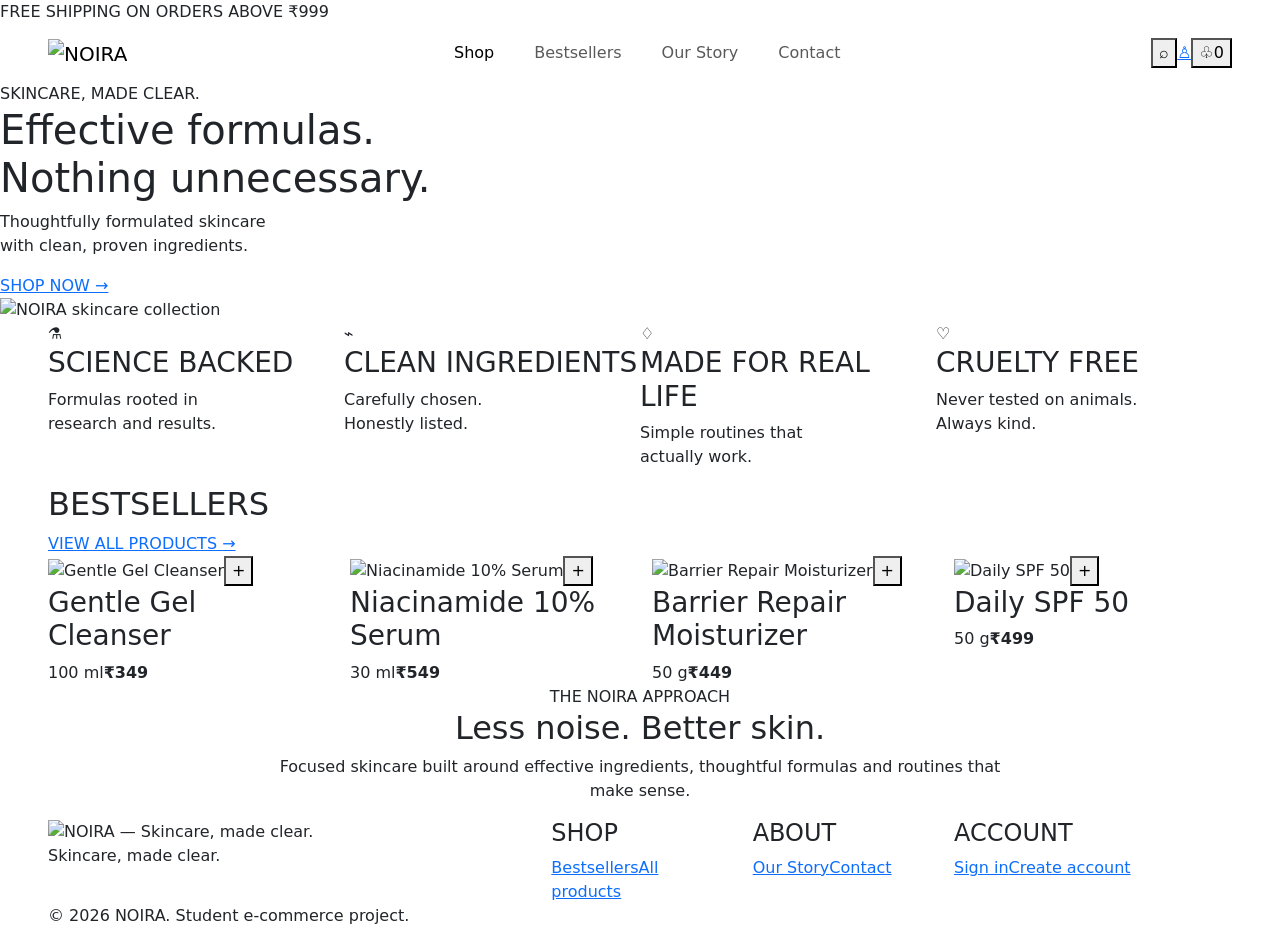
==== index.html @ b5715271 "Add Noira homepage" ====
<!doctype html>
<html lang="en">
<head>
  <meta charset="utf-8">
  <meta name="viewport" content="width=device-width, initial-scale=1">
  <title>NOIRA — Skincare, made clear.</title>
  <link href="https://cdn.jsdelivr.net/npm/bootstrap@5.3.3/dist/css/bootstrap.min.css" rel="stylesheet">
  <link rel="preconnect" href="https://fonts.googleapis.com">
  <link rel="preconnect" href="https://fonts.gstatic.com" crossorigin>
  <link href="https://fonts.googleapis.com/css2?family=DM+Sans:wght@400;500;600;700&family=Playfair+Display:wght@500;600&display=swap" rel="stylesheet">
  <link rel="stylesheet" href="style.css">
  <link rel="icon" type="image/svg+xml" href="assets/noira-favicon.svg">
</head>
<body>
  <div class="announcement">FREE SHIPPING ON ORDERS ABOVE ₹999</div>
  <nav class="navbar navbar-expand-lg noira-navbar">
    <div class="container-fluid px-4 px-lg-5">
      <a class="navbar-brand noira-logo" href="index.html" aria-label="NOIRA home"><img src="assets/noira-logo.svg" alt="NOIRA"></a>
      <button class="navbar-toggler border-0 shadow-none" type="button" data-bs-toggle="collapse" data-bs-target="#mainNav" aria-controls="mainNav" aria-expanded="false" aria-label="Toggle navigation"><span class="navbar-toggler-icon"></span></button>
      <div class="collapse navbar-collapse" id="mainNav">
        <ul class="navbar-nav mx-auto gap-lg-4">
          <li class="nav-item"><a class="nav-link active" href="#shop">Shop</a></li>
          <li class="nav-item"><a class="nav-link" href="#bestsellers">Bestsellers</a></li>
          <li class="nav-item"><a class="nav-link" href="about.html">Our Story</a></li>
          <li class="nav-item"><a class="nav-link" href="contact.html">Contact</a></li>
        </ul>
        <div class="nav-actions"><button class="nav-icon" aria-label="Search">⌕</button><a class="nav-icon" href="signin.html" aria-label="Account">♙</a><button class="nav-icon bag-icon" aria-label="Shopping bag">♧<span class="bag-count">0</span></button></div>
      </div>
    </div>
  </nav>
  <header class="hero">
    <div class="hero-copy"><div class="eyebrow">SKINCARE, MADE CLEAR.</div><h1>Effective formulas.<br>Nothing unnecessary.</h1><p>Thoughtfully formulated skincare<br class="desktop-break">with clean, proven ingredients.</p><a href="#bestsellers" class="btn-noira">SHOP NOW <span>→</span></a></div>
    <div class="hero-image"><img src="assets/noira-hero.jpg" alt="NOIRA skincare collection"></div>
  </header>
  <section class="values"><div class="container-fluid px-4 px-lg-5"><div class="row g-0">
    <div class="col-12 col-md-6 col-lg-3 value"><div class="value-icon">⚗</div><div><h3>SCIENCE BACKED</h3><p>Formulas rooted in<br>research and results.</p></div></div>
    <div class="col-12 col-md-6 col-lg-3 value"><div class="value-icon">⌁</div><div><h3>CLEAN INGREDIENTS</h3><p>Carefully chosen.<br>Honestly listed.</p></div></div>
    <div class="col-12 col-md-6 col-lg-3 value"><div class="value-icon">♢</div><div><h3>MADE FOR REAL LIFE</h3><p>Simple routines that<br>actually work.</p></div></div>
    <div class="col-12 col-md-6 col-lg-3 value"><div class="value-icon">♡</div><div><h3>CRUELTY FREE</h3><p>Never tested on animals.<br>Always kind.</p></div></div>
  </div></div></section>
  <section class="bestsellers" id="bestsellers"><div class="container-fluid px-4 px-lg-5"><div class="section-top"><h2>BESTSELLERS</h2><a href="#shop">VIEW ALL PRODUCTS <span>→</span></a></div><div class="row g-4">
    <div class="col-12 col-sm-6 col-xl-3"><article class="product-card"><div class="product-image"><img src="assets/product-1.jpg" alt="Gentle Gel Cleanser"><button class="add-btn" aria-label="Add Gentle Gel Cleanser">+</button></div><div class="product-info"><h3>Gentle Gel Cleanser</h3><div class="product-meta"><span>100 ml</span><strong>₹349</strong></div></div></article></div>
    <div class="col-12 col-sm-6 col-xl-3"><article class="product-card"><div class="product-image"><img src="assets/product-2.jpg" alt="Niacinamide 10% Serum"><button class="add-btn" aria-label="Add Niacinamide 10% Serum">+</button></div><div class="product-info"><h3>Niacinamide 10% Serum</h3><div class="product-meta"><span>30 ml</span><strong>₹549</strong></div></div></article></div>
    <div class="col-12 col-sm-6 col-xl-3"><article class="product-card"><div class="product-image"><img src="assets/product-3.jpg" alt="Barrier Repair Moisturizer"><button class="add-btn" aria-label="Add Barrier Repair Moisturizer">+</button></div><div class="product-info"><h3>Barrier Repair Moisturizer</h3><div class="product-meta"><span>50 g</span><strong>₹449</strong></div></div></article></div>
    <div class="col-12 col-sm-6 col-xl-3"><article class="product-card"><div class="product-image"><img src="assets/product-4.jpg" alt="Daily SPF 50"><button class="add-btn" aria-label="Add Daily SPF 50">+</button></div><div class="product-info"><h3>Daily SPF 50</h3><div class="product-meta"><span>50 g</span><strong>₹499</strong></div></div></article></div>
  </div></div></section>
  <section class="intro-section" id="shop"><div class="container"><div class="row justify-content-center text-center"><div class="col-lg-8"><div class="eyebrow">THE NOIRA APPROACH</div><h2>Less noise. Better skin.</h2><p>Focused skincare built around effective ingredients, thoughtful formulas and routines that make sense.</p></div></div></div></section>
  <footer><div class="container-fluid px-4 px-lg-5"><div class="row gy-5"><div class="col-lg-5"><div class="footer-logo"><img src="assets/noira-logo.svg" alt="NOIRA — Skincare, made clear."></div><p>Skincare, made clear.</p></div><div class="col-6 col-lg-2"><h4>SHOP</h4><a href="#bestsellers">Bestsellers</a><a href="#shop">All products</a></div><div class="col-6 col-lg-2"><h4>ABOUT</h4><a href="about.html">Our Story</a><a href="contact.html">Contact</a></div><div class="col-12 col-lg-3"><h4>ACCOUNT</h4><a href="signin.html">Sign in</a><a href="signup.html">Create account</a></div></div><div class="footer-bottom">© 2026 NOIRA. Student e-commerce project.</div></div></footer>
  <script src="https://cdn.jsdelivr.net/npm/bootstrap@5.3.3/dist/js/bootstrap.bundle.min.js"></script>
</body></html>
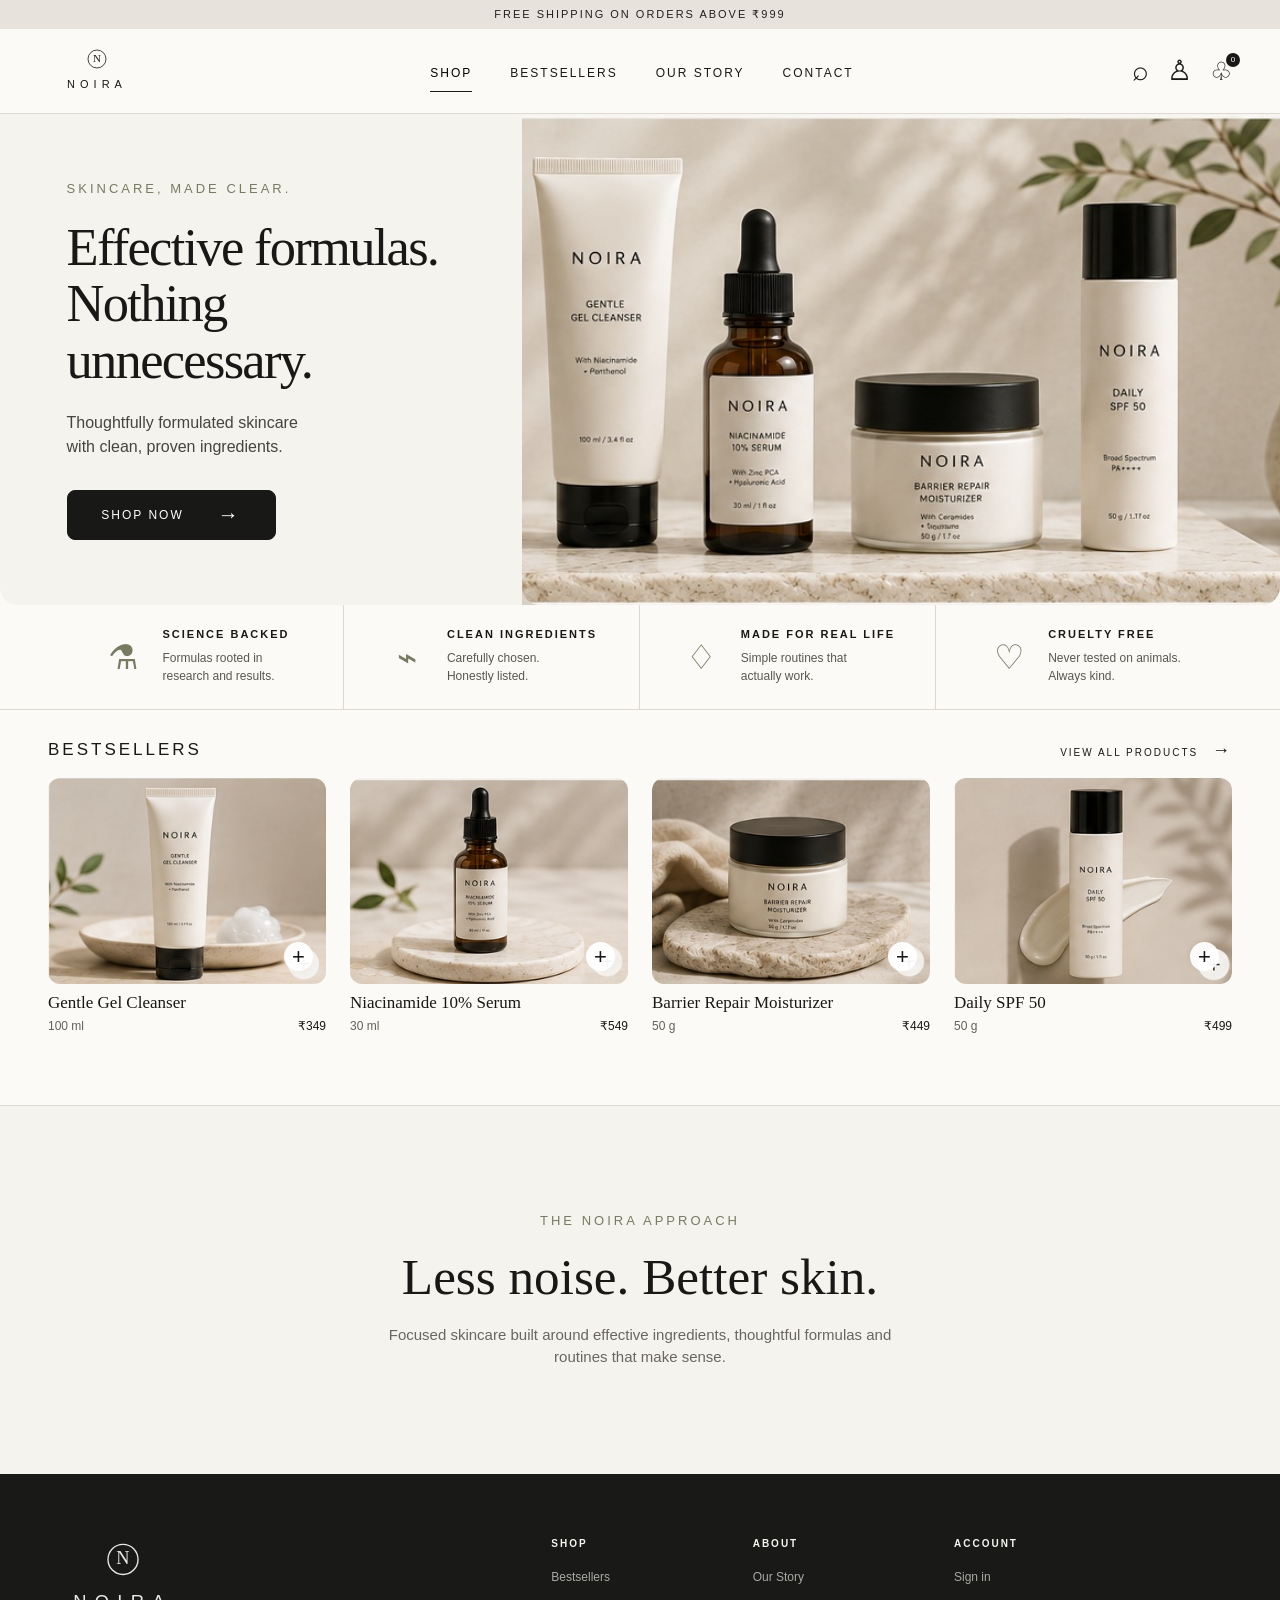
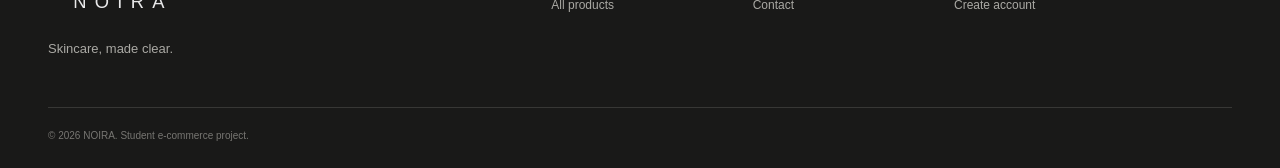
==== commit c9311aeb: "Add complete Noira skincare website" ====
--- a/index.html
+++ b/index.html
@@ -4,47 +4,267 @@
   <meta charset="utf-8">
   <meta name="viewport" content="width=device-width, initial-scale=1">
   <title>NOIRA — Skincare, made clear.</title>
+
+  <!-- Bootstrap 5 -->
   <link href="https://cdn.jsdelivr.net/npm/bootstrap@5.3.3/dist/css/bootstrap.min.css" rel="stylesheet">
+
+  <!-- Google Fonts -->
   <link rel="preconnect" href="https://fonts.googleapis.com">
   <link rel="preconnect" href="https://fonts.gstatic.com" crossorigin>
   <link href="https://fonts.googleapis.com/css2?family=DM+Sans:wght@400;500;600;700&family=Playfair+Display:wght@500;600&display=swap" rel="stylesheet">
+
   <link rel="stylesheet" href="style.css">
   <link rel="icon" type="image/svg+xml" href="assets/noira-favicon.svg">
 </head>
+
 <body>
-  <div class="announcement">FREE SHIPPING ON ORDERS ABOVE ₹999</div>
+
+  <!-- TOP ANNOUNCEMENT -->
+  <div class="announcement">
+    FREE SHIPPING ON ORDERS ABOVE ₹999
+  </div>
+
+  <!-- NAVBAR -->
   <nav class="navbar navbar-expand-lg noira-navbar">
     <div class="container-fluid px-4 px-lg-5">
+
       <a class="navbar-brand noira-logo" href="index.html" aria-label="NOIRA home"><img src="assets/noira-logo.svg" alt="NOIRA"></a>
-      <button class="navbar-toggler border-0 shadow-none" type="button" data-bs-toggle="collapse" data-bs-target="#mainNav" aria-controls="mainNav" aria-expanded="false" aria-label="Toggle navigation"><span class="navbar-toggler-icon"></span></button>
+
+      <button class="navbar-toggler border-0 shadow-none" type="button"
+              data-bs-toggle="collapse" data-bs-target="#mainNav"
+              aria-controls="mainNav" aria-expanded="false" aria-label="Toggle navigation">
+        <span class="navbar-toggler-icon"></span>
+      </button>
+
       <div class="collapse navbar-collapse" id="mainNav">
+
         <ul class="navbar-nav mx-auto gap-lg-4">
-          <li class="nav-item"><a class="nav-link active" href="#shop">Shop</a></li>
-          <li class="nav-item"><a class="nav-link" href="#bestsellers">Bestsellers</a></li>
-          <li class="nav-item"><a class="nav-link" href="about.html">Our Story</a></li>
-          <li class="nav-item"><a class="nav-link" href="contact.html">Contact</a></li>
+          <li class="nav-item">
+            <a class="nav-link active" href="#shop">Shop</a>
+          </li>
+          <li class="nav-item">
+            <a class="nav-link" href="#bestsellers">Bestsellers</a>
+          </li>
+          <li class="nav-item">
+            <a class="nav-link" href="about.html">Our Story</a>
+          </li>
+          <li class="nav-item">
+            <a class="nav-link" href="contact.html">Contact</a>
+          </li>
         </ul>
-        <div class="nav-actions"><button class="nav-icon" aria-label="Search">⌕</button><a class="nav-icon" href="signin.html" aria-label="Account">♙</a><button class="nav-icon bag-icon" aria-label="Shopping bag">♧<span class="bag-count">0</span></button></div>
+
+        <div class="nav-actions">
+          <button class="nav-icon" aria-label="Search">⌕</button>
+          <a class="nav-icon" href="signin.html" aria-label="Account">♙</a>
+          <button class="nav-icon bag-icon" aria-label="Shopping bag">
+            ♧<span class="bag-count">0</span>
+          </button>
+        </div>
+
       </div>
     </div>
   </nav>
+
+  <!-- HERO -->
   <header class="hero">
-    <div class="hero-copy"><div class="eyebrow">SKINCARE, MADE CLEAR.</div><h1>Effective formulas.<br>Nothing unnecessary.</h1><p>Thoughtfully formulated skincare<br class="desktop-break">with clean, proven ingredients.</p><a href="#bestsellers" class="btn-noira">SHOP NOW <span>→</span></a></div>
-    <div class="hero-image"><img src="assets/noira-hero.jpg" alt="NOIRA skincare collection"></div>
+
+    <div class="hero-copy">
+      <div class="eyebrow">SKINCARE, MADE CLEAR.</div>
+
+      <h1>
+        Effective formulas.<br>
+        Nothing unnecessary.
+      </h1>
+
+      <p>
+        Thoughtfully formulated skincare<br class="desktop-break">
+        with clean, proven ingredients.
+      </p>
+
+      <a href="#bestsellers" class="btn-noira">
+        SHOP NOW <span>→</span>
+      </a>
+    </div>
+
+    <div class="hero-image">
+      <img src="assets/noira-hero.jpg" alt="NOIRA skincare collection">
+    </div>
+
   </header>
-  <section class="values"><div class="container-fluid px-4 px-lg-5"><div class="row g-0">
-    <div class="col-12 col-md-6 col-lg-3 value"><div class="value-icon">⚗</div><div><h3>SCIENCE BACKED</h3><p>Formulas rooted in<br>research and results.</p></div></div>
-    <div class="col-12 col-md-6 col-lg-3 value"><div class="value-icon">⌁</div><div><h3>CLEAN INGREDIENTS</h3><p>Carefully chosen.<br>Honestly listed.</p></div></div>
-    <div class="col-12 col-md-6 col-lg-3 value"><div class="value-icon">♢</div><div><h3>MADE FOR REAL LIFE</h3><p>Simple routines that<br>actually work.</p></div></div>
-    <div class="col-12 col-md-6 col-lg-3 value"><div class="value-icon">♡</div><div><h3>CRUELTY FREE</h3><p>Never tested on animals.<br>Always kind.</p></div></div>
-  </div></div></section>
-  <section class="bestsellers" id="bestsellers"><div class="container-fluid px-4 px-lg-5"><div class="section-top"><h2>BESTSELLERS</h2><a href="#shop">VIEW ALL PRODUCTS <span>→</span></a></div><div class="row g-4">
-    <div class="col-12 col-sm-6 col-xl-3"><article class="product-card"><div class="product-image"><img src="assets/product-1.jpg" alt="Gentle Gel Cleanser"><button class="add-btn" aria-label="Add Gentle Gel Cleanser">+</button></div><div class="product-info"><h3>Gentle Gel Cleanser</h3><div class="product-meta"><span>100 ml</span><strong>₹349</strong></div></div></article></div>
-    <div class="col-12 col-sm-6 col-xl-3"><article class="product-card"><div class="product-image"><img src="assets/product-2.jpg" alt="Niacinamide 10% Serum"><button class="add-btn" aria-label="Add Niacinamide 10% Serum">+</button></div><div class="product-info"><h3>Niacinamide 10% Serum</h3><div class="product-meta"><span>30 ml</span><strong>₹549</strong></div></div></article></div>
-    <div class="col-12 col-sm-6 col-xl-3"><article class="product-card"><div class="product-image"><img src="assets/product-3.jpg" alt="Barrier Repair Moisturizer"><button class="add-btn" aria-label="Add Barrier Repair Moisturizer">+</button></div><div class="product-info"><h3>Barrier Repair Moisturizer</h3><div class="product-meta"><span>50 g</span><strong>₹449</strong></div></div></article></div>
-    <div class="col-12 col-sm-6 col-xl-3"><article class="product-card"><div class="product-image"><img src="assets/product-4.jpg" alt="Daily SPF 50"><button class="add-btn" aria-label="Add Daily SPF 50">+</button></div><div class="product-info"><h3>Daily SPF 50</h3><div class="product-meta"><span>50 g</span><strong>₹499</strong></div></div></article></div>
-  </div></div></section>
-  <section class="intro-section" id="shop"><div class="container"><div class="row justify-content-center text-center"><div class="col-lg-8"><div class="eyebrow">THE NOIRA APPROACH</div><h2>Less noise. Better skin.</h2><p>Focused skincare built around effective ingredients, thoughtful formulas and routines that make sense.</p></div></div></div></section>
-  <footer><div class="container-fluid px-4 px-lg-5"><div class="row gy-5"><div class="col-lg-5"><div class="footer-logo"><img src="assets/noira-logo.svg" alt="NOIRA — Skincare, made clear."></div><p>Skincare, made clear.</p></div><div class="col-6 col-lg-2"><h4>SHOP</h4><a href="#bestsellers">Bestsellers</a><a href="#shop">All products</a></div><div class="col-6 col-lg-2"><h4>ABOUT</h4><a href="about.html">Our Story</a><a href="contact.html">Contact</a></div><div class="col-12 col-lg-3"><h4>ACCOUNT</h4><a href="signin.html">Sign in</a><a href="signup.html">Create account</a></div></div><div class="footer-bottom">© 2026 NOIRA. Student e-commerce project.</div></div></footer>
+
+  <!-- VALUES -->
+  <section class="values">
+    <div class="container-fluid px-4 px-lg-5">
+      <div class="row g-0">
+
+        <div class="col-12 col-md-6 col-lg-3 value">
+          <div class="value-icon">⚗</div>
+          <div>
+            <h3>SCIENCE BACKED</h3>
+            <p>Formulas rooted in<br>research and results.</p>
+          </div>
+        </div>
+
+        <div class="col-12 col-md-6 col-lg-3 value">
+          <div class="value-icon">⌁</div>
+          <div>
+            <h3>CLEAN INGREDIENTS</h3>
+            <p>Carefully chosen.<br>Honestly listed.</p>
+          </div>
+        </div>
+
+        <div class="col-12 col-md-6 col-lg-3 value">
+          <div class="value-icon">♢</div>
+          <div>
+            <h3>MADE FOR REAL LIFE</h3>
+            <p>Simple routines that<br>actually work.</p>
+          </div>
+        </div>
+
+        <div class="col-12 col-md-6 col-lg-3 value">
+          <div class="value-icon">♡</div>
+          <div>
+            <h3>CRUELTY FREE</h3>
+            <p>Never tested on animals.<br>Always kind.</p>
+          </div>
+        </div>
+
+      </div>
+    </div>
+  </section>
+
+  <!-- BESTSELLERS -->
+  <section class="bestsellers" id="bestsellers">
+    <div class="container-fluid px-4 px-lg-5">
+
+      <div class="section-top">
+        <h2>BESTSELLERS</h2>
+        <a href="#shop">VIEW ALL PRODUCTS <span>→</span></a>
+      </div>
+
+      <div class="row g-4">
+
+        <div class="col-12 col-sm-6 col-xl-3">
+          <article class="product-card">
+            <div class="product-image">
+              <img src="assets/product-1.jpg" alt="Gentle Gel Cleanser">
+              <button class="add-btn" aria-label="Add Gentle Gel Cleanser">+</button>
+            </div>
+            <div class="product-info">
+              <h3>Gentle Gel Cleanser</h3>
+              <div class="product-meta">
+                <span>100 ml</span>
+                <strong>₹349</strong>
+              </div>
+            </div>
+          </article>
+        </div>
+
+        <div class="col-12 col-sm-6 col-xl-3">
+          <article class="product-card">
+            <div class="product-image">
+              <img src="assets/product-2.jpg" alt="Niacinamide 10% Serum">
+              <button class="add-btn" aria-label="Add Niacinamide 10% Serum">+</button>
+            </div>
+            <div class="product-info">
+              <h3>Niacinamide 10% Serum</h3>
+              <div class="product-meta">
+                <span>30 ml</span>
+                <strong>₹549</strong>
+              </div>
+            </div>
+          </article>
+        </div>
+
+        <div class="col-12 col-sm-6 col-xl-3">
+          <article class="product-card">
+            <div class="product-image">
+              <img src="assets/product-3.jpg" alt="Barrier Repair Moisturizer">
+              <button class="add-btn" aria-label="Add Barrier Repair Moisturizer">+</button>
+            </div>
+            <div class="product-info">
+              <h3>Barrier Repair Moisturizer</h3>
+              <div class="product-meta">
+                <span>50 g</span>
+                <strong>₹449</strong>
+              </div>
+            </div>
+          </article>
+        </div>
+
+        <div class="col-12 col-sm-6 col-xl-3">
+          <article class="product-card">
+            <div class="product-image">
+              <img src="assets/product-4.jpg" alt="Daily SPF 50">
+              <button class="add-btn" aria-label="Add Daily SPF 50">+</button>
+            </div>
+            <div class="product-info">
+              <h3>Daily SPF 50</h3>
+              <div class="product-meta">
+                <span>50 g</span>
+                <strong>₹499</strong>
+              </div>
+            </div>
+          </article>
+        </div>
+
+      </div>
+    </div>
+  </section>
+
+  <!-- SMALL INTRO SECTION -->
+  <section class="intro-section" id="shop">
+    <div class="container">
+      <div class="row justify-content-center text-center">
+        <div class="col-lg-8">
+          <div class="eyebrow">THE NOIRA APPROACH</div>
+          <h2>Less noise. Better skin.</h2>
+          <p>
+            Focused skincare built around effective ingredients,
+            thoughtful formulas and routines that make sense.
+          </p>
+        </div>
+      </div>
+    </div>
+  </section>
+
+  <!-- FOOTER -->
+  <footer>
+    <div class="container-fluid px-4 px-lg-5">
+      <div class="row gy-5">
+
+        <div class="col-lg-5">
+          <div class="footer-logo"><img src="assets/noira-logo.svg" alt="NOIRA — Skincare, made clear."></div>
+          <p>Skincare, made clear.</p>
+        </div>
+
+        <div class="col-6 col-lg-2">
+          <h4>SHOP</h4>
+          <a href="#bestsellers">Bestsellers</a>
+          <a href="#shop">All products</a>
+        </div>
+
+        <div class="col-6 col-lg-2">
+          <h4>ABOUT</h4>
+          <a href="about.html">Our Story</a>
+          <a href="contact.html">Contact</a>
+        </div>
+
+        <div class="col-12 col-lg-3">
+          <h4>ACCOUNT</h4>
+          <a href="signin.html">Sign in</a>
+          <a href="signup.html">Create account</a>
+        </div>
+
+      </div>
+
+      <div class="footer-bottom">
+        © 2026 NOIRA. Student e-commerce project.
+      </div>
+    </div>
+  </footer>
+
   <script src="https://cdn.jsdelivr.net/npm/bootstrap@5.3.3/dist/js/bootstrap.bundle.min.js"></script>
-</body></html>+
+</body>
+</html>
--- a/style.css
+++ b/style.css
@@ -0,0 +1,731 @@
+* {
+  box-sizing: border-box;
+}
+
+:root {
+  --cream: #f5f3ee;
+  --white: #fbfaf7;
+  --warm: #e8e2d8;
+  --text: #181817;
+  --muted: #68665f;
+  --line: #ddd9d1;
+  --olive: #777b62;
+}
+
+html {
+  scroll-behavior: smooth;
+}
+
+body {
+  margin: 0;
+  color: var(--text);
+  background: var(--white);
+  font-family: "DM Sans", sans-serif;
+}
+
+/* ---------------- TOP BAR ---------------- */
+
+.announcement {
+  height: 29px;
+  display: flex;
+  align-items: center;
+  justify-content: center;
+  background: #e7e3dc;
+  color: #20201e;
+  font-size: 11px;
+  letter-spacing: 2px;
+  text-transform: uppercase;
+}
+
+/* ---------------- NAVBAR ---------------- */
+
+.noira-navbar {
+  min-height: 73px;
+  background: rgba(251, 250, 247, 0.98);
+  border-bottom: 1px solid var(--line);
+}
+
+.noira-logo {
+  color: var(--text);
+  font-size: 31px;
+  font-weight: 400;
+  letter-spacing: 10px;
+  margin-right: 30px;
+}
+
+.navbar-nav .nav-link {
+  position: relative;
+  padding: 27px 7px 23px !important;
+  color: var(--text);
+  font-size: 12px;
+  font-weight: 500;
+  letter-spacing: 2px;
+  text-transform: uppercase;
+}
+
+.navbar-nav .nav-link::after {
+  content: "";
+  position: absolute;
+  left: 7px;
+  right: 7px;
+  bottom: 13px;
+  height: 1px;
+  background: var(--text);
+  transform: scaleX(0);
+  transition: transform .2s ease;
+}
+
+.navbar-nav .nav-link:hover::after,
+.navbar-nav .nav-link.active::after {
+  transform: scaleX(1);
+}
+
+.nav-actions {
+  display: flex;
+  align-items: center;
+  gap: 18px;
+}
+
+.nav-icon {
+  position: relative;
+  border: 0;
+  background: transparent;
+  color: var(--text);
+  font-size: 28px;
+  line-height: 1;
+  padding: 0;
+  text-decoration: none;
+}
+
+.bag-icon {
+  font-size: 25px;
+}
+
+.bag-count {
+  position: absolute;
+  top: -6px;
+  right: -8px;
+  width: 14px;
+  height: 14px;
+  border-radius: 50%;
+  background: var(--text);
+  color: white;
+  font-size: 8px;
+  display: flex;
+  align-items: center;
+  justify-content: center;
+}
+
+/* ---------------- HERO ---------------- */
+
+.hero {
+  display: grid;
+  grid-template-columns: 40.8% 59.2%;
+  min-height: 438px;
+  background: var(--cream);
+}
+
+.hero-copy {
+  display: flex;
+  flex-direction: column;
+  align-items: flex-start;
+  justify-content: center;
+  padding: 65px 5.2vw;
+}
+
+.eyebrow {
+  color: var(--olive);
+  font-size: 13px;
+  font-weight: 500;
+  letter-spacing: 3px;
+  text-transform: uppercase;
+}
+
+.hero-copy h1 {
+  max-width: 570px;
+  margin: 20px 0 22px;
+  font-family: "Playfair Display", serif;
+  font-size: clamp(42px, 4.1vw, 68px);
+  font-weight: 500;
+  line-height: 1.08;
+  letter-spacing: -1.7px;
+}
+
+.hero-copy p {
+  margin: 0 0 30px;
+  color: #45443f;
+  font-size: 16px;
+  line-height: 1.55;
+}
+
+.btn-noira {
+  display: inline-flex;
+  align-items: center;
+  gap: 34px;
+  min-width: 209px;
+  justify-content: center;
+  padding: 15px 20px;
+  border: 1px solid var(--text);
+  background: var(--text);
+  color: #fff;
+  font-size: 12px;
+  font-weight: 500;
+  letter-spacing: 2px;
+  text-decoration: none;
+  transition: .2s ease;
+}
+
+.btn-noira span {
+  font-size: 21px;
+  line-height: 10px;
+}
+
+.btn-noira:hover {
+  background: transparent;
+  color: var(--text);
+}
+
+.hero-image {
+  overflow: hidden;
+  background: #d7d0c3;
+}
+
+.hero-image img {
+  width: 100%;
+  height: 100%;
+  min-height: 438px;
+  object-fit: cover;
+  object-position: center;
+  display: block;
+}
+
+/* ---------------- VALUES ---------------- */
+
+.values {
+  background: var(--white);
+  border-bottom: 1px solid var(--line);
+}
+
+.value {
+  min-height: 104px;
+  display: flex;
+  align-items: center;
+  justify-content: center;
+  gap: 18px;
+  border-right: 1px solid var(--line);
+}
+
+.value:last-child {
+  border-right: 0;
+}
+
+.value-icon {
+  width: 43px;
+  color: var(--olive);
+  font-size: 34px;
+  font-family: serif;
+  text-align: center;
+}
+
+.value h3 {
+  margin: 0 0 7px;
+  font-size: 11px;
+  font-weight: 600;
+  letter-spacing: 2px;
+}
+
+.value p {
+  margin: 0;
+  color: #595750;
+  font-size: 12px;
+  line-height: 1.55;
+}
+
+/* ---------------- BESTSELLERS ---------------- */
+
+.bestsellers {
+  padding: 27px 0 70px;
+  background: var(--white);
+}
+
+.section-top {
+  display: flex;
+  justify-content: space-between;
+  align-items: center;
+  margin-bottom: 14px;
+}
+
+.section-top h2 {
+  margin: 0;
+  font-size: 17px;
+  font-weight: 500;
+  letter-spacing: 3px;
+}
+
+.section-top a {
+  color: var(--text);
+  font-size: 10px;
+  font-weight: 500;
+  letter-spacing: 2px;
+  text-decoration: none;
+}
+
+.section-top a span {
+  margin-left: 9px;
+  font-size: 18px;
+}
+
+.product-image {
+  position: relative;
+  overflow: hidden;
+  background: var(--warm);
+  aspect-ratio: 1.35 / 1;
+}
+
+.product-image img {
+  width: 100%;
+  height: 100%;
+  object-fit: cover;
+  display: block;
+  transition: transform .45s ease;
+}
+
+.product-card:hover .product-image img {
+  transform: scale(1.025);
+}
+
+.add-btn {
+  position: absolute;
+  right: 13px;
+  bottom: 13px;
+  width: 29px;
+  height: 29px;
+  border: 0;
+  border-radius: 50%;
+  background: rgba(255,255,255,.94);
+  color: var(--text);
+  font-size: 22px;
+  font-weight: 300;
+  line-height: 1;
+}
+
+.product-info {
+  padding-top: 8px;
+}
+
+.product-info h3 {
+  margin: 0 0 2px;
+  font-family: "Playfair Display", serif;
+  font-size: 17px;
+  font-weight: 500;
+  line-height: 1.35;
+}
+
+.product-meta {
+  display: flex;
+  align-items: center;
+  justify-content: space-between;
+  color: #62605a;
+  font-size: 12px;
+}
+
+.product-meta strong {
+  color: var(--text);
+  font-weight: 500;
+}
+
+/* ---------------- INTRO ---------------- */
+
+.intro-section {
+  padding: 105px 0;
+  background: var(--cream);
+  border-top: 1px solid var(--line);
+}
+
+.intro-section h2 {
+  margin: 16px 0;
+  font-family: "Playfair Display", serif;
+  font-size: clamp(35px, 4vw, 55px);
+  font-weight: 500;
+}
+
+.intro-section p {
+  max-width: 560px;
+  margin: 0 auto;
+  color: var(--muted);
+  font-size: 15px;
+}
+
+/* ---------------- FOOTER ---------------- */
+
+footer {
+  padding: 65px 0 25px;
+  background: #191918;
+  color: white;
+}
+
+.footer-logo {
+  font-size: 28px;
+  letter-spacing: 8px;
+}
+
+footer p {
+  color: #a9a8a3;
+  font-size: 13px;
+}
+
+footer h4 {
+  margin-bottom: 18px;
+  font-size: 10px;
+  letter-spacing: 2px;
+  font-weight: 600;
+}
+
+footer a {
+  display: block;
+  margin-bottom: 9px;
+  color: #aaa9a4;
+  font-size: 12px;
+  text-decoration: none;
+}
+
+footer a:hover {
+  color: white;
+}
+
+.footer-bottom {
+  margin-top: 50px;
+  padding-top: 20px;
+  border-top: 1px solid #393936;
+  color: #777672;
+  font-size: 10px;
+}
+
+/* ---------------- RESPONSIVE ---------------- */
+
+@media (max-width: 991px) {
+  .noira-logo {
+    font-size: 26px;
+  }
+
+  .navbar-nav {
+    padding: 15px 0;
+  }
+
+  .navbar-nav .nav-link {
+    padding: 12px 0 !important;
+  }
+
+  .navbar-nav .nav-link::after {
+    display: none;
+  }
+
+  .nav-actions {
+    padding-bottom: 18px;
+  }
+
+  .hero {
+    grid-template-columns: 1fr;
+  }
+
+  .hero-copy {
+    padding: 70px 7vw;
+  }
+
+  .hero-image {
+    min-height: 430px;
+  }
+
+  .value {
+    border-bottom: 1px solid var(--line);
+  }
+
+  .value:nth-child(2) {
+    border-right: 0;
+  }
+
+  .value:nth-child(3),
+  .value:nth-child(4) {
+    border-bottom: 0;
+  }
+}
+
+@media (max-width: 767px) {
+  .announcement {
+    font-size: 9px;
+    letter-spacing: 1.4px;
+  }
+
+  .noira-logo {
+    font-size: 23px;
+    letter-spacing: 7px;
+  }
+
+  .hero-copy {
+    padding: 60px 24px;
+  }
+
+  .hero-copy h1 {
+    font-size: 43px;
+    letter-spacing: -1px;
+  }
+
+  .desktop-break {
+    display: none;
+  }
+
+  .hero-image,
+  .hero-image img {
+    min-height: 330px;
+  }
+
+  .value {
+    min-height: 90px;
+    justify-content: flex-start;
+    padding: 18px 25px;
+    border-right: 0;
+    border-bottom: 1px solid var(--line) !important;
+  }
+
+  .value:last-child {
+    border-bottom: 0 !important;
+  }
+
+  .bestsellers {
+    padding-top: 24px;
+  }
+
+  .section-top a {
+    display: none;
+  }
+
+  .product-image {
+    aspect-ratio: 1.2 / 1;
+  }
+
+  .intro-section {
+    padding: 75px 20px;
+  }
+}
+
+
+/* --- SOFTER NOIRA CORNERS --- */
+.hero-copy,
+.hero-image {
+  overflow: hidden;
+}
+
+.hero-image img {
+  border-radius: 0 0 0 18px;
+}
+
+.btn-noira {
+  border-radius: 8px;
+}
+
+.product-image {
+  border-radius: 12px;
+}
+
+.product-image img {
+  border-radius: 12px;
+}
+
+.add-btn {
+  border-radius: 50%;
+}
+
+.intro-section {
+  border-radius: 0;
+}
+
+@media (min-width: 992px) {
+  .hero {
+    border-radius: 0 0 18px 18px;
+    overflow: hidden;
+  }
+
+  .hero-image {
+    border-radius: 0 0 18px 0;
+  }
+}
+
+@media (max-width: 991px) {
+  .hero {
+    border-radius: 0 0 18px 18px;
+    overflow: hidden;
+  }
+
+  .hero-image img {
+    border-radius: 0;
+  }
+}
+
+
+/* --- FINAL NOIRA LOGO --- */
+.noira-logo {
+  display: inline-flex;
+  align-items: center;
+  width: 145px;
+  margin-right: 30px;
+}
+
+.noira-logo img {
+  display: block;
+  width: 100%;
+  height: auto;
+  max-height: 62px;
+  object-fit: contain;
+}
+
+@media (max-width: 991px) {
+  .noira-logo {
+    width: 122px;
+    margin-right: 0;
+  }
+
+  .noira-logo img {
+    max-height: 52px;
+  }
+}
+
+.footer-logo img {
+  width: 180px;
+  max-width: 100%;
+  height: auto;
+  display: block;
+  filter: invert(1);
+}
+
+
+/* --- NAVBAR LOGO: compact like the approved reference --- */
+.noira-navbar .noira-logo {
+  width: 104px;
+  height: 54px;
+  display: inline-flex;
+  align-items: center;
+  justify-content: flex-start;
+  padding: 0;
+  margin: 0;
+}
+
+.noira-navbar .noira-logo img {
+  width: 100px;
+  height: auto;
+  max-height: 52px;
+  object-fit: contain;
+  display: block;
+}
+
+@media (max-width: 991px) {
+  .noira-navbar .noira-logo {
+    width: 94px;
+    height: 50px;
+  }
+
+  .noira-navbar .noira-logo img {
+    width: 90px;
+    max-height: 48px;
+  }
+}
+
+
+/* --- CRISP VECTOR NOIRA BRAND MARK --- */
+.noira-navbar .noira-logo {
+  width: 104px;
+  height: 58px;
+  display: inline-flex;
+  align-items: center;
+  justify-content: flex-start;
+  padding: 0;
+  margin: 0;
+}
+
+.noira-navbar .noira-logo img {
+  width: 98px;
+  height: 56px;
+  display: block;
+  object-fit: contain;
+}
+
+@media (max-width: 991px) {
+  .noira-navbar .noira-logo {
+    width: 94px;
+    height: 52px;
+  }
+
+  .noira-navbar .noira-logo img {
+    width: 88px;
+    height: 50px;
+  }
+}
+
+
+/* =========================================================
+   FOOTER FIX
+   ========================================================= */
+
+footer {
+  background: #191918;
+  color: #f7f5ef;
+  padding: 62px 0 25px;
+}
+
+.footer-logo {
+  width: 150px;
+  margin-bottom: 16px;
+}
+
+.footer-logo img {
+  width: 100%;
+  height: auto;
+  display: block;
+  filter: invert(1);
+}
+
+footer p {
+  color: #aaa9a4;
+  font-size: 13px;
+  line-height: 1.6;
+  margin: 0;
+}
+
+footer h4 {
+  color: #f7f5ef;
+  margin: 2px 0 18px;
+  font-size: 10px;
+  letter-spacing: 2px;
+  font-weight: 600;
+}
+
+footer a {
+  display: block;
+  margin-bottom: 10px;
+  color: #aaa9a4;
+  font-size: 12px;
+  text-decoration: none;
+  transition: color .2s ease;
+}
+
+footer a:hover {
+  color: #ffffff;
+}
+
+.footer-bottom {
+  margin-top: 48px;
+  padding-top: 20px;
+  border-top: 1px solid #373735;
+  color: #777672;
+  font-size: 10px;
+}
+
+/* Keep the footer logo compact on smaller screens. */
+@media (max-width: 767px) {
+  footer {
+    padding-top: 48px;
+  }
+
+  .footer-logo {
+    width: 135px;
+  }
+}
